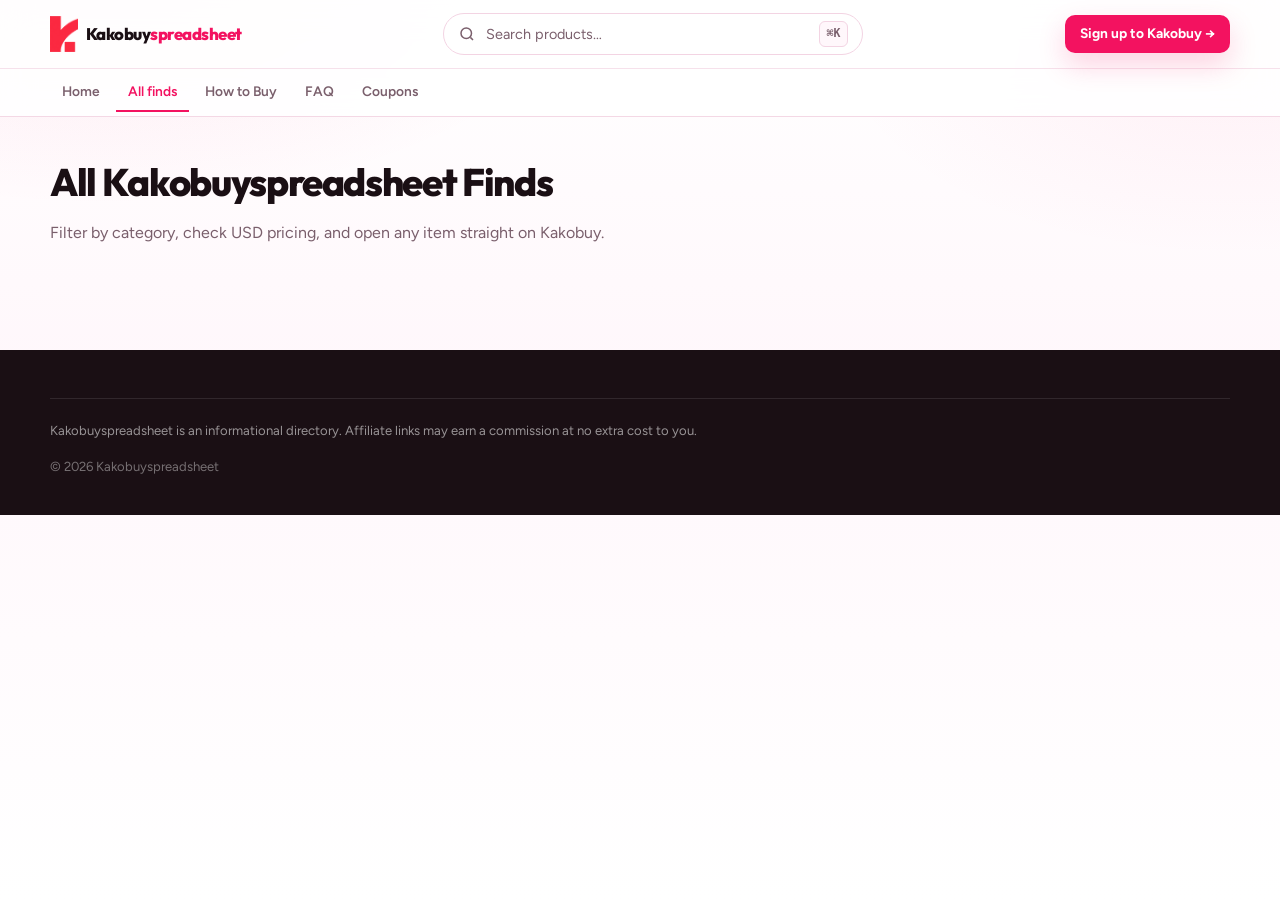
==== finds/index.html @ 9fb479ff "Deploy kakobuyselect site with finds catalog and product pages. Co-authored-by: Cursor <cursoragent@" ====
<!DOCTYPE html>
<html lang="en">
<head>
  <meta charset="UTF-8" />
  <meta name="viewport" content="width=device-width, initial-scale=1" />
  <title>All Finds — Kakobuyspreadsheet</title>
  <meta name="description" content="Browse the full Kakobuyspreadsheet — curated finds with USD prices and direct Kakobuy links." />
  <link rel="canonical" href="https://kakobuyselect.com/finds/" />
  <link rel="icon" href="../img/favicon.png" type="image/png" />
  <link rel="preconnect" href="https://fonts.googleapis.com" />
  <link rel="preconnect" href="https://fonts.gstatic.com" crossorigin />
  <link href="https://fonts.googleapis.com/css2?family=Figtree:wght@400;500;600;700&family=Outfit:wght@600;700;800&display=swap" rel="stylesheet" />
  <link rel="stylesheet" href="../css/style.css" />
</head>
<body>
  <header class="site-header">
    <div class="wrap header-top">
      <a class="brand" href="../" aria-label="Kakobuyspreadsheet home">
        <img src="../img/logo-k-transparent.png" alt="" width="28" height="36" />
        <span class="brand-text">Kakobuy<span>spreadsheet</span></span>
      </a>
      <button class="search-trigger" type="button" id="search-open" aria-label="Search products">
        <svg width="18" height="18" viewBox="0 0 24 24" fill="none" stroke="currentColor" stroke-width="2" aria-hidden="true"><circle cx="11" cy="11" r="7"/><path d="m20 20-3.5-3.5"/></svg>
        <span>Search products…</span>
        <kbd>⌘K</kbd>
      </button>
      <div class="header-actions">
        <a class="btn btn-solid btn-sm" href="https://ikako.vip/r/9v88f" target="_blank" rel="noopener">Sign up to Kakobuy →</a>
        <button class="menu-toggle" type="button" id="menu-toggle" aria-label="Open menu" aria-expanded="false">
          <span></span><span></span><span></span>
        </button>
      </div>
    </div>
    <nav class="cat-nav" id="cat-nav" aria-label="Categories">
      <div class="wrap cat-nav-inner">
        <a href="../">Home</a>
        <a class="is-active" href="./">All finds</a>
        <a href="../guide.html">How to Buy</a>
        <a href="../#faq">FAQ</a>
        <a href="../#coupons">Coupons</a>
      </div>
    </nav>
  </header>

  <main class="wrap">
    <section class="page-hero">
      <h1>All Kakobuyspreadsheet Finds</h1>
      <p>Filter by category, check USD pricing, and open any item straight on Kakobuy.</p>
    </section>
    <div class="filter-bar" id="filter-bar" role="toolbar" aria-label="Filter by category"></div>
    <div class="product-grid" id="finds-grid"></div>
  </main>

  <footer class="site-footer" style="margin-top:48px">
    <div class="wrap footer-legal">
      <p>Kakobuyspreadsheet is an informational directory. Affiliate links may earn a commission at no extra cost to you.</p>
      <p class="copy">© 2026 Kakobuyspreadsheet</p>
    </div>
  </footer>

  <div class="search-modal" id="search-modal" hidden>
    <div class="search-backdrop" data-close></div>
    <div class="search-panel" role="dialog" aria-modal="true" aria-label="Search products">
      <div class="search-bar">
        <svg width="18" height="18" viewBox="0 0 24 24" fill="none" stroke="currentColor" stroke-width="2" aria-hidden="true"><circle cx="11" cy="11" r="7"/><path d="m20 20-3.5-3.5"/></svg>
        <input type="search" id="search-input" placeholder="Search reps, brands, items…" autocomplete="off" />
        <button class="search-esc" type="button" data-close aria-label="Close search">Esc</button>
      </div>
      <div class="search-body">
        <div class="search-browse" id="search-browse">
          <div class="search-popular">
            <p class="search-section-label">Popular</p>
            <div class="search-popular-list" id="search-popular">
              <button type="button" data-q="Jordan 4">Jordan 4</button>
              <button type="button" data-q="Moncler">Moncler</button>
              <button type="button" data-q="Stone Island">Stone Island</button>
              <button type="button" data-q="Chrome Hearts" class="is-hot">Chrome Hearts</button>
              <button type="button" data-q="Corteiz">Corteiz</button>
              <button type="button" data-q="Ralph Lauren">Ralph Lauren</button>
              <button type="button" data-q="Nike Tech">Nike Tech</button>
              <button type="button" data-q="Trapstar">Trapstar</button>
            </div>
          </div>
          <div class="search-categories">
            <p class="search-section-label">Categories</p>
            <div class="search-cat-grid" id="search-cats">
              <a class="search-cat" href="./?cat=shoes"><span class="search-cat-icon" aria-hidden="true"><svg width="18" height="18" viewBox="0 0 24 24" fill="none" stroke="currentColor" stroke-width="1.7"><path d="M4 8h16l-1.2 9.2a2 2 0 0 1-2 1.8H7.2a2 2 0 0 1-2-1.8L4 8Z"/><path d="M9 8V6.5A2.5 2.5 0 0 1 11.5 4h1A2.5 2.5 0 0 1 15 6.5V8"/></svg></span>Shoes</a>
              <a class="search-cat" href="./?cat=tshirts"><span class="search-cat-icon" aria-hidden="true"><svg width="18" height="18" viewBox="0 0 24 24" fill="none" stroke="currentColor" stroke-width="1.7"><path d="M8 5 4 8v3l3-1v9h10V10l3 1V8l-4-3-2 2h-2L8 5Z"/></svg></span>T-Shirts</a>
              <a class="search-cat" href="./?cat=hoodies"><span class="search-cat-icon" aria-hidden="true"><svg width="18" height="18" viewBox="0 0 24 24" fill="none" stroke="currentColor" stroke-width="1.7"><path d="M9 6a3 3 0 0 1 6 0v2H9V6Z"/><path d="M8 8 4 10v10h16V10l-4-2"/><path d="M9 14h6"/></svg></span>Hoodies</a>
              <a class="search-cat" href="./?cat=jackets"><span class="search-cat-icon" aria-hidden="true"><svg width="18" height="18" viewBox="0 0 24 24" fill="none" stroke="currentColor" stroke-width="1.7"><path d="M8 6 4 9v11h16V9l-4-3-2 2h-4L8 6Z"/><path d="M12 8v12"/></svg></span>Jackets</a>
              <a class="search-cat" href="./?cat=bottoms"><span class="search-cat-icon" aria-hidden="true"><svg width="18" height="18" viewBox="0 0 24 24" fill="none" stroke="currentColor" stroke-width="1.7"><path d="M8 4h8l1 16h-4l-1-8-1 8H7L8 4Z"/></svg></span>Pants/Shorts</a>
              <a class="search-cat" href="./?cat=bags"><span class="search-cat-icon" aria-hidden="true"><svg width="18" height="18" viewBox="0 0 24 24" fill="none" stroke="currentColor" stroke-width="1.7"><path d="M6 9h12l-1 11H7L6 9Z"/><path d="M9 9V7a3 3 0 0 1 6 0v2"/></svg></span>Bags</a>
              <a class="search-cat" href="./?cat=watches"><span class="search-cat-icon" aria-hidden="true"><svg width="18" height="18" viewBox="0 0 24 24" fill="none" stroke="currentColor" stroke-width="1.7"><circle cx="12" cy="12" r="7"/><circle cx="12" cy="12" r="2"/></svg></span>Watches</a>
              <a class="search-cat" href="./?cat=accessories"><span class="search-cat-icon" aria-hidden="true"><svg width="18" height="18" viewBox="0 0 24 24" fill="none" stroke="currentColor" stroke-width="1.7"><path d="m12 3 2.2 6.6H21l-5.4 4 2.1 6.4L12 16.8 6.3 20l2.1-6.4L3 9.6h6.8L12 3Z"/></svg></span>Accessories</a>
            </div>
          </div>
        </div>
        <div class="search-results" id="search-results" hidden></div>
      </div>
    </div>
  </div>

  <script>
    window.SITE_BASE = new URL("../", location.href).pathname;
    if (!window.SITE_BASE.endsWith("/")) window.SITE_BASE += "/";
  </script>
  <script src="../js/products.js"></script>
  <script src="../js/main.js"></script>
</body>
</html>
---- css/style.css ----
:root {
  --bg: #ffffff;
  --bg-soft: #fff7fb;
  --bg-pink: #ffe8f2;
  --ink: #1a0f14;
  --muted: #7a5f6c;
  --line: #f3d4e3;
  --pink: #f31260;
  --pink-deep: #c9084f;
  --pink-mid: #ff4d8d;
  --pink-soft: #ffe4ef;
  --pink-glow: rgba(243, 18, 96, 0.18);
  --shadow: 0 18px 48px rgba(26, 15, 20, 0.08);
  --max: 1180px;
  --radius: 16px;
  --font-display: "Outfit", ui-sans-serif, system-ui, sans-serif;
  --font-body: "Figtree", ui-sans-serif, system-ui, sans-serif;
}

*,
*::before,
*::after { box-sizing: border-box; }

html { scroll-behavior: smooth; }

body {
  margin: 0;
  font-family: var(--font-body);
  color: var(--ink);
  background:
    radial-gradient(900px 480px at 8% -8%, rgba(243, 18, 96, 0.1), transparent 58%),
    radial-gradient(720px 400px at 96% 4%, rgba(255, 77, 141, 0.08), transparent 55%),
    linear-gradient(180deg, #ffffff 0%, var(--bg-soft) 42%, #ffffff 100%);
  line-height: 1.55;
  min-height: 100vh;
}

img { max-width: 100%; display: block; }
a { color: inherit; text-decoration: none; }
button { font: inherit; cursor: pointer; }
code {
  font-family: ui-monospace, SFMono-Regular, Menlo, monospace;
  background: var(--pink-soft);
  color: var(--pink-deep);
  padding: 0.1em 0.4em;
  border-radius: 6px;
  font-size: 0.92em;
}

.wrap {
  width: min(var(--max), calc(100% - 40px));
  margin: 0 auto;
}

.skip-link {
  position: absolute;
  left: -999px;
  top: 0;
  background: var(--pink);
  color: #fff;
  padding: 8px 14px;
  z-index: 100;
}
.skip-link:focus { left: 12px; top: 12px; }

/* Buttons */
.btn {
  display: inline-flex;
  align-items: center;
  justify-content: center;
  gap: 8px;
  min-height: 46px;
  padding: 0 20px;
  border-radius: 12px;
  border: 1.5px solid transparent;
  font-weight: 700;
  font-size: 0.95rem;
  transition: transform 0.2s ease, background 0.2s ease, color 0.2s ease, box-shadow 0.2s ease, border-color 0.2s ease;
}
.btn:hover { transform: translateY(-1px); }
.btn-sm { min-height: 38px; padding: 0 14px; font-size: 0.86rem; border-radius: 10px; }

.btn-solid {
  background: #F31260;
  color: #fff;
  box-shadow: 0 12px 28px var(--pink-glow);
}
.btn-solid:hover {
  background: #d90f54;
  box-shadow: 0 16px 34px rgba(243, 18, 96, 0.3);
}

.btn-light {
  background: #fff;
  color: var(--pink-deep);
  box-shadow: 0 10px 24px rgba(26, 15, 20, 0.12);
}
.btn-light:hover { background: var(--pink-soft); }

.btn-ghost {
  background: #fff;
  border-color: var(--line);
  color: var(--ink);
}
.btn-ghost:hover { border-color: var(--pink); color: var(--pink); }

.btn-outline {
  background: transparent;
  border-color: var(--line);
  color: var(--ink);
}
.btn-outline:hover { border-color: var(--pink); color: var(--pink); }

/* Header */
.site-header {
  position: sticky;
  top: 0;
  z-index: 50;
  background: rgba(255, 255, 255, 0.88);
  backdrop-filter: blur(16px);
  border-bottom: 1px solid rgba(243, 212, 227, 0.9);
}

.header-top {
  display: flex;
  align-items: center;
  gap: 16px;
  min-height: 68px;
}

.brand {
  display: flex;
  align-items: center;
  gap: 8px;
  flex: 0 0 auto;
}
.brand img { width: 28px; height: 36px; object-fit: contain; }
.brand-text {
  font-family: var(--font-display);
  font-weight: 800;
  font-size: 1.05rem;
  letter-spacing: -0.03em;
}
.brand-text span { color: var(--pink); }

.search-trigger {
  flex: 1 1 auto;
  max-width: 420px;
  margin: 0 auto;
  display: flex;
  align-items: center;
  gap: 10px;
  min-height: 42px;
  padding: 0 14px;
  border-radius: 999px;
  border: 1px solid var(--line);
  background: #fff;
  color: var(--muted);
  transition: border-color 0.2s ease, box-shadow 0.2s ease;
}
.search-trigger:hover,
.search-trigger:focus-visible {
  border-color: var(--pink);
  box-shadow: 0 0 0 3px var(--pink-glow);
  outline: none;
}
.search-trigger span { flex: 1; text-align: left; font-size: 0.9rem; }
.search-trigger kbd,
.search-bar kbd {
  font-size: 0.72rem;
  font-weight: 600;
  padding: 3px 7px;
  border-radius: 6px;
  border: 1px solid var(--line);
  background: var(--bg-soft);
  color: var(--muted);
}

.header-actions {
  display: flex;
  align-items: center;
  gap: 10px;
  flex: 0 0 auto;
}

.icon-btn {
  width: 40px;
  height: 40px;
  border-radius: 10px;
  border: 1px solid transparent;
  background: transparent;
  color: var(--ink);
  display: grid;
  place-items: center;
}
.icon-btn:hover { background: var(--pink-soft); color: var(--pink); }

.agent-chip,
.currency-chip {
  display: inline-flex;
  align-items: center;
  gap: 6px;
  min-height: 36px;
  padding: 0 10px;
  border-radius: 10px;
  border: 1px solid var(--line);
  background: #fff;
  font-size: 0.82rem;
  font-weight: 700;
}
.agent-chip img { width: 14px; height: 18px; object-fit: contain; }

.menu-toggle {
  display: none;
  width: 42px;
  height: 42px;
  border: 1px solid var(--line);
  border-radius: 12px;
  background: #fff;
  align-items: center;
  justify-content: center;
  flex-direction: column;
  gap: 5px;
}
.menu-toggle span {
  width: 18px;
  height: 2px;
  background: var(--ink);
  border-radius: 2px;
}

.cat-nav {
  border-top: 1px solid rgba(243, 212, 227, 0.7);
  overflow-x: auto;
  scrollbar-width: none;
}
.cat-nav::-webkit-scrollbar { display: none; }
.cat-nav-inner {
  display: flex;
  align-items: center;
  gap: 4px;
  min-height: 46px;
  padding: 4px 0;
}
.cat-nav a {
  flex: 0 0 auto;
  padding: 8px 12px;
  font-size: 0.86rem;
  font-weight: 600;
  color: var(--muted);
  border-bottom: 2px solid transparent;
  transition: color 0.2s ease, border-color 0.2s ease;
}
.cat-nav a:hover { color: var(--ink); }
.cat-nav a.is-active {
  color: var(--pink);
  border-bottom-color: var(--pink);
}

/* Hero */
.hero {
  position: relative;
  padding: 56px 0 28px;
  overflow: hidden;
  isolation: isolate;
}

.hero-atmosphere {
  position: absolute;
  inset: 0;
  background:
    radial-gradient(ellipse 60% 70% at 70% 40%, rgba(243, 18, 96, 0.12), transparent 70%),
    linear-gradient(120deg, transparent 40%, rgba(255, 228, 239, 0.5) 100%);
  pointer-events: none;
  z-index: 0;
  animation: drift 12s ease-in-out infinite alternate;
}

@keyframes drift {
  from { transform: translate3d(0, 0, 0) scale(1); }
  to { transform: translate3d(-12px, 8px, 0) scale(1.03); }
}

.hero-grid {
  position: relative;
  z-index: 1;
  display: grid;
  grid-template-columns: 1.15fr 0.85fr;
  gap: 36px;
  align-items: center;
}

.hero-brand {
  margin: 0 0 10px;
  font-family: var(--font-display);
  font-size: clamp(1.6rem, 3.2vw, 2.2rem);
  font-weight: 800;
  letter-spacing: -0.04em;
  line-height: 1;
}
.hero-brand em {
  font-style: normal;
  color: var(--pink);
}

.hero-copy h1 {
  margin: 0 0 16px;
  font-family: var(--font-display);
  font-size: clamp(2rem, 4.2vw, 3.1rem);
  font-weight: 800;
  letter-spacing: -0.04em;
  line-height: 1.08;
}
.hero-copy h1 span { color: var(--pink); }

.hero-lede {
  margin: 0 0 24px;
  max-width: 34rem;
  color: var(--muted);
  font-size: 1.05rem;
}
.hero-lede strong { color: var(--ink); }

.hero-actions {
  display: flex;
  flex-wrap: wrap;
  align-items: center;
  gap: 12px;
}

.updated-pill {
  display: inline-flex;
  align-items: center;
  min-height: 40px;
  padding: 0 14px;
  border-radius: 999px;
  background: var(--bg-pink);
  color: var(--pink-deep);
  font-size: 0.84rem;
  font-weight: 700;
}

.hero-promo {
  position: relative;
  overflow: hidden;
  min-height: 260px;
  padding: 32px 28px;
  border-radius: 24px;
  background: linear-gradient(145deg, #ff6b9d 0%, var(--pink) 45%, var(--pink-deep) 100%);
  color: #fff;
  box-shadow: 0 24px 60px rgba(243, 18, 96, 0.28);
  animation: promoIn 0.7s cubic-bezier(0.22, 1, 0.36, 1) both;
}

@keyframes promoIn {
  from { opacity: 0; transform: translateY(18px) scale(0.98); }
  to { opacity: 1; transform: none; }
}

.promo-eyebrow {
  margin: 0 0 10px;
  font-size: 0.85rem;
  font-weight: 600;
  opacity: 0.9;
}
.hero-promo h2 {
  margin: 0 0 22px;
  max-width: 14ch;
  font-family: var(--font-display);
  font-size: clamp(1.5rem, 2.4vw, 1.9rem);
  font-weight: 800;
  letter-spacing: -0.03em;
  line-height: 1.15;
}

.promo-ticket {
  position: absolute;
  right: 18px;
  bottom: 18px;
  width: 110px;
  height: 140px;
  border-radius: 14px;
  background: #fff;
  color: var(--pink-deep);
  display: flex;
  flex-direction: column;
  align-items: center;
  justify-content: center;
  gap: 2px;
  box-shadow: 0 16px 40px rgba(26, 15, 20, 0.18);
  transform: rotate(8deg);
  animation: ticketFloat 4s ease-in-out infinite;
}
.promo-ticket span {
  font-size: 0.65rem;
  font-weight: 800;
  letter-spacing: 0.12em;
}
.promo-ticket strong {
  font-family: var(--font-display);
  font-size: 1.8rem;
  line-height: 1;
}
.promo-ticket small {
  font-size: 0.65rem;
  font-weight: 700;
  letter-spacing: 0.08em;
}

@keyframes ticketFloat {
  0%, 100% { transform: rotate(8deg) translateY(0); }
  50% { transform: rotate(6deg) translateY(-6px); }
}

/* Coupons */
.coupons { padding: 8px 0 12px; }
.coupons-row {
  display: grid;
  grid-template-columns: 1fr 1fr;
  gap: 14px;
}
.coupon {
  display: flex;
  align-items: center;
  gap: 16px;
  padding: 16px 18px;
  border-radius: var(--radius);
  border: 1px solid var(--line);
  background: #fff;
  box-shadow: var(--shadow);
}
.coupon-badge {
  flex: 0 0 auto;
  min-width: 84px;
  padding: 10px 12px;
  border-radius: 12px;
  background: linear-gradient(135deg, var(--pink-mid), var(--pink));
  color: #fff;
  font-family: var(--font-display);
  font-weight: 800;
  font-size: 0.82rem;
  text-align: center;
  letter-spacing: -0.02em;
}
.coupon-badge.soft {
  background: var(--pink-soft);
  color: var(--pink-deep);
}
.coupon strong { display: block; font-size: 0.98rem; }
.coupon p { margin: 2px 0 0; color: var(--muted); font-size: 0.86rem; }
.coupon .btn { margin-left: auto; }

/* Sections */
.section { padding: 48px 0; }
.section-head { margin-bottom: 28px; max-width: 40rem; }
.section-head h2 {
  margin: 0 0 10px;
  font-family: var(--font-display);
  font-size: clamp(1.55rem, 2.8vw, 2.1rem);
  font-weight: 800;
  letter-spacing: -0.035em;
}
.section-head p { margin: 0; color: var(--muted); }
.section-cta { margin-top: 28px; }

/* Category circles */
.cat-circles {
  display: grid;
  grid-template-columns: repeat(12, minmax(0, 1fr));
  gap: 12px;
}
.cat-circles a {
  display: flex;
  flex-direction: column;
  align-items: center;
  gap: 10px;
  text-align: center;
  font-size: 0.78rem;
  font-weight: 700;
  color: var(--ink);
  transition: transform 0.2s ease, color 0.2s ease;
}
.cat-circles a:hover {
  transform: translateY(-3px);
  color: var(--pink);
}
.cat-dot {
  width: 72px;
  height: 72px;
  border-radius: 50%;
  overflow: hidden;
  border: 2px solid var(--line);
  background: var(--bg-soft);
  box-shadow: 0 8px 20px rgba(26, 15, 20, 0.06);
  transition: border-color 0.2s ease, box-shadow 0.2s ease;
}
.cat-circles a:hover .cat-dot {
  border-color: var(--pink);
  box-shadow: 0 10px 24px var(--pink-glow);
}
.cat-dot img {
  width: 100%;
  height: 100%;
  object-fit: cover;
}

/* Product grid */
.product-grid {
  display: grid;
  grid-template-columns: repeat(4, minmax(0, 1fr));
  gap: 16px;
}

.product-card {
  display: flex;
  flex-direction: column;
  border-radius: 18px;
  border: 1px solid var(--line);
  background: #fff;
  overflow: hidden;
  box-shadow: 0 10px 28px rgba(26, 15, 20, 0.05);
  transition: transform 0.22s ease, box-shadow 0.22s ease, border-color 0.22s ease;
}

.product-card:hover {
  transform: translateY(-4px);
  border-color: #f7b8d0;
  box-shadow: 0 18px 40px rgba(243, 18, 96, 0.12);
}

.product-media {
  position: relative;
  aspect-ratio: 1;
  background: var(--bg-soft);
  overflow: hidden;
}
.product-media img {
  width: 100%;
  height: 100%;
  object-fit: cover;
  transition: transform 0.35s ease;
}
.product-card:hover .product-media img { transform: scale(1.04); }

.fav-btn {
  position: absolute;
  top: 10px;
  right: 10px;
  width: 34px;
  height: 34px;
  border-radius: 50%;
  border: none;
  background: rgba(255, 255, 255, 0.92);
  color: var(--muted);
  display: grid;
  place-items: center;
  box-shadow: 0 4px 12px rgba(26, 15, 20, 0.1);
}
.fav-btn:hover,
.fav-btn.is-on { color: var(--pink); }

.product-body {
  display: flex;
  flex-direction: column;
  gap: 6px;
  padding: 14px 14px 16px;
  flex: 1;
}
.product-cat {
  font-size: 0.68rem;
  font-weight: 700;
  letter-spacing: 0.08em;
  text-transform: uppercase;
  color: var(--muted);
}
.product-title {
  margin: 0;
  font-size: 0.98rem;
  font-weight: 700;
  letter-spacing: -0.02em;
  line-height: 1.3;
}
.product-title a:hover { color: var(--pink); }
.product-media > a {
  display: block;
  width: 100%;
  height: 100%;
}
.product-price {
  margin: 2px 0 10px;
  font-family: var(--font-display);
  font-size: 1.15rem;
  font-weight: 800;
  color: var(--ink);
}
.product-actions {
  display: grid;
  grid-template-columns: 1fr 1.2fr;
  gap: 8px;
  margin-top: auto;
}
.product-actions .btn {
  min-height: 38px;
  padding: 0 10px;
  font-size: 0.78rem;
  border-radius: 10px;
}

/* How steps */
.steps {
  list-style: none;
  margin: 0 0 24px;
  padding: 0;
  display: grid;
  grid-template-columns: repeat(3, 1fr);
  gap: 16px;
}
.steps li {
  padding: 22px 20px;
  border-radius: var(--radius);
  border: 1px solid var(--line);
  background: #fff;
}
.step-num {
  display: block;
  margin-bottom: 10px;
  font-family: var(--font-display);
  font-size: 2rem;
  font-weight: 800;
  color: var(--pink);
  line-height: 1;
}
.steps h3 {
  margin: 0 0 8px;
  font-size: 1.05rem;
}
.steps p {
  margin: 0;
  color: var(--muted);
  font-size: 0.94rem;
}

/* About */
.about-grid {
  display: grid;
  grid-template-columns: 1.1fr 0.9fr;
  gap: 36px;
  align-items: center;
}
.about-agent h2 {
  margin: 0 0 14px;
  font-family: var(--font-display);
  font-size: clamp(1.55rem, 2.8vw, 2.1rem);
  font-weight: 800;
  letter-spacing: -0.035em;
}
.about-agent p {
  color: var(--muted);
  margin: 0 0 14px;
}
.about-agent .btn { margin-top: 8px; }
.about-visual {
  margin: 0;
  border-radius: 24px;
  overflow: hidden;
  border: 1px solid var(--line);
  box-shadow: var(--shadow);
}
.about-visual img {
  width: 100%;
  aspect-ratio: 4/5;
  object-fit: cover;
}

/* Why */
.why-grid {
  display: grid;
  grid-template-columns: repeat(4, 1fr);
  gap: 14px;
}
.why-grid article {
  padding: 22px 18px;
  border-radius: var(--radius);
  background: #fff;
  border: 1px solid var(--line);
}
.why-grid h3 {
  margin: 0 0 8px;
  font-size: 1.02rem;
}
.why-grid p {
  margin: 0;
  color: var(--muted);
  font-size: 0.92rem;
}

/* FAQ */
.faq-wrap { max-width: 760px; }
.faq-list { display: flex; flex-direction: column; gap: 10px; }
.faq-list details {
  border: 1px solid var(--line);
  border-radius: 14px;
  background: #fff;
  padding: 4px 18px;
}
.faq-list summary {
  cursor: pointer;
  list-style: none;
  padding: 16px 0;
  font-weight: 700;
  font-size: 1rem;
  position: relative;
  padding-right: 28px;
}
.faq-list summary::-webkit-details-marker { display: none; }
.faq-list summary::after {
  content: "+";
  position: absolute;
  right: 0;
  top: 50%;
  transform: translateY(-50%);
  color: var(--pink);
  font-size: 1.3rem;
  font-weight: 700;
}
.faq-list details[open] summary::after { content: "–"; }
.faq-list details p {
  margin: 0 0 16px;
  color: var(--muted);
}

/* Footer */
.site-footer {
  margin-top: 24px;
  padding: 48px 0 28px;
  background: #1a0f14;
  color: rgba(255, 255, 255, 0.78);
}
.footer-grid {
  display: grid;
  grid-template-columns: 1.4fr 1fr 1fr;
  gap: 32px;
  margin-bottom: 36px;
}
.footer-brand-block .brand-text { color: #fff; }
.footer-brand-block .brand-text span { color: var(--pink-mid); }
.footer-brand-block p {
  margin: 12px 0 0;
  max-width: 28rem;
  font-size: 0.92rem;
}
.site-footer h3 {
  margin: 0 0 14px;
  color: #fff;
  font-size: 0.9rem;
  letter-spacing: 0.04em;
  text-transform: uppercase;
}
.footer-links {
  display: flex;
  flex-direction: column;
  gap: 8px;
}
.footer-links a {
  font-size: 0.92rem;
  color: rgba(255, 255, 255, 0.7);
  transition: color 0.2s ease;
}
.footer-links a:hover { color: var(--pink-mid); }
.footer-legal {
  border-top: 1px solid rgba(255, 255, 255, 0.1);
  padding-top: 22px;
}
.footer-legal p {
  margin: 0 0 10px;
  font-size: 0.82rem;
  line-height: 1.55;
  color: rgba(255, 255, 255, 0.55);
}
.footer-legal .copy {
  margin-top: 16px;
  color: rgba(255, 255, 255, 0.4);
}

/* Search modal */
.search-modal[hidden] { display: none; }
.search-modal {
  position: fixed;
  inset: 0;
  z-index: 80;
  display: grid;
  place-items: start center;
  padding: 10vh 16px 24px;
}
.search-backdrop {
  position: absolute;
  inset: 0;
  background: rgba(26, 15, 20, 0.4);
  backdrop-filter: blur(4px);
}
.search-panel {
  position: relative;
  width: min(560px, 100%);
  border-radius: 20px;
  background: #fff;
  box-shadow: 0 28px 80px rgba(26, 15, 20, 0.22);
  overflow: hidden;
  animation: promoIn 0.28s ease both;
}
.search-bar {
  display: flex;
  align-items: center;
  gap: 10px;
  margin: 16px 16px 0;
  padding: 0 14px;
  min-height: 48px;
  border-radius: 999px;
  border: 1px solid var(--line);
  background: #f6f2f4;
  color: var(--muted);
}
.search-bar input {
  flex: 1;
  border: none;
  outline: none;
  font: inherit;
  font-size: 0.98rem;
  color: var(--ink);
  background: transparent;
}
.search-bar input::placeholder { color: #9a8490; }
.search-esc {
  flex: 0 0 auto;
  min-height: 28px;
  padding: 0 10px;
  border-radius: 999px;
  border: 1px solid var(--line);
  background: #fff;
  color: var(--pink);
  font-size: 0.72rem;
  font-weight: 700;
  letter-spacing: 0.02em;
  cursor: pointer;
}
.search-esc:hover { background: var(--pink-soft); }

.search-body {
  max-height: min(68vh, 520px);
  overflow: auto;
  padding: 18px 20px 22px;
}
.search-browse[hidden],
.search-results[hidden] { display: none; }

.search-section-label {
  margin: 0 0 12px;
  font-size: 0.72rem;
  font-weight: 700;
  letter-spacing: 0.1em;
  text-transform: uppercase;
  color: #9a8490;
}
.search-popular { margin-bottom: 22px; }
.search-popular-list {
  display: flex;
  flex-wrap: wrap;
  gap: 10px 18px;
}
.search-popular-list button {
  border: none;
  background: none;
  padding: 0;
  font-size: 0.98rem;
  font-weight: 700;
  color: var(--ink);
  letter-spacing: -0.01em;
}
.search-popular-list button:hover,
.search-popular-list button.is-hot {
  color: #F31260;
}

.search-cat-grid {
  display: grid;
  grid-template-columns: repeat(4, minmax(0, 1fr));
  gap: 10px 12px;
}
.search-cat {
  display: flex;
  align-items: center;
  gap: 10px;
  min-height: 44px;
  padding: 6px 4px;
  border-radius: 12px;
  color: var(--ink);
  font-size: 0.9rem;
  font-weight: 700;
  transition: background 0.15s ease, color 0.15s ease;
}
.search-cat:hover {
  background: var(--pink-soft);
  color: #F31260;
}
.search-cat-icon {
  width: 36px;
  height: 36px;
  border-radius: 10px;
  background: #f3eef1;
  color: var(--ink);
  display: grid;
  place-items: center;
  flex: 0 0 auto;
}
.search-cat:hover .search-cat-icon {
  background: #ffe0ec;
  color: #F31260;
}

.search-results { padding: 4px 0 0; }
.search-see-all {
  display: flex;
  align-items: center;
  justify-content: space-between;
  margin-bottom: 8px;
  padding: 10px 12px;
  border-radius: 12px;
  background: var(--pink-soft);
  color: #F31260;
  font-size: 0.9rem;
  font-weight: 700;
}
.search-see-all:hover { background: #ffd6e6; }
.search-empty {
  padding: 28px 8px;
  text-align: center;
  color: var(--muted);
  font-size: 0.92rem;
}
.search-item {
  display: flex;
  align-items: center;
  gap: 12px;
  padding: 10px 8px;
  border-radius: 12px;
  transition: background 0.15s ease;
}
.search-item:hover { background: var(--pink-soft); }
.search-item img {
  width: 48px;
  height: 48px;
  border-radius: 10px;
  object-fit: cover;
  background: var(--bg-soft);
}
.search-item strong {
  display: block;
  font-size: 0.92rem;
}
.search-item span {
  font-size: 0.82rem;
  color: var(--muted);
}

@media (max-width: 640px) {
  .search-cat-grid { grid-template-columns: repeat(2, minmax(0, 1fr)); }
}

/* Finds page */
.page-hero {
  padding: 36px 0 12px;
}
.page-hero h1 {
  margin: 0 0 8px;
  font-family: var(--font-display);
  font-size: clamp(1.8rem, 3.2vw, 2.4rem);
  font-weight: 800;
  letter-spacing: -0.035em;
}
.page-hero p { margin: 0; color: var(--muted); }

.filter-bar {
  display: flex;
  flex-wrap: wrap;
  gap: 8px;
  margin: 20px 0 24px;
}
.filter-bar button {
  min-height: 36px;
  padding: 0 14px;
  border-radius: 999px;
  border: 1px solid var(--line);
  background: #fff;
  font-size: 0.84rem;
  font-weight: 700;
  color: var(--muted);
}
.filter-bar button.is-active,
.filter-bar button:hover {
  border-color: var(--pink);
  color: var(--pink);
  background: var(--pink-soft);
}

/* Item detail */
.item-page { padding: 28px 0 8px; }
.item-crumb {
  margin: 0 0 20px;
  font-size: 0.88rem;
  color: var(--muted);
}
.item-crumb a:hover { color: var(--pink); }
.item-layout {
  display: grid;
  grid-template-columns: 1.05fr 0.95fr;
  gap: 36px;
  align-items: start;
}
.item-gallery {
  position: relative;
  border-radius: 22px;
  overflow: hidden;
  border: 1px solid var(--line);
  background: var(--bg-soft);
  box-shadow: var(--shadow);
}
.item-gallery img {
  width: 100%;
  aspect-ratio: 1;
  object-fit: cover;
}
.item-badge {
  position: absolute;
  top: 14px;
  left: 14px;
  z-index: 1;
  padding: 6px 12px;
  border-radius: 999px;
  background: #F31260;
  color: #fff;
  font-size: 0.75rem;
  font-weight: 800;
  letter-spacing: 0.04em;
  text-transform: uppercase;
}
.item-tags {
  display: flex;
  flex-wrap: wrap;
  gap: 8px;
  margin-bottom: 14px;
}
.tag {
  display: inline-flex;
  align-items: center;
  min-height: 28px;
  padding: 0 10px;
  border-radius: 999px;
  background: var(--pink-soft);
  color: var(--pink-deep);
  font-size: 0.75rem;
  font-weight: 700;
}
.tag-qc { background: #fff0f6; }
.item-info h1 {
  margin: 0 0 12px;
  font-family: var(--font-display);
  font-size: clamp(1.6rem, 3vw, 2.2rem);
  font-weight: 800;
  letter-spacing: -0.035em;
  line-height: 1.15;
}
.item-lede {
  margin: 0 0 18px;
  color: var(--muted);
  font-size: 1rem;
}
.item-price {
  margin: 0 0 22px;
  font-family: var(--font-display);
  font-size: 1.6rem;
  font-weight: 800;
}
.item-price span {
  margin-left: 8px;
  font-size: 1rem;
  font-weight: 600;
  color: var(--muted);
}
.item-actions {
  display: flex;
  flex-wrap: wrap;
  gap: 10px;
  margin-bottom: 22px;
}
.item-notes {
  margin: 0;
  padding: 16px 18px 16px 34px;
  border-radius: 14px;
  border: 1px solid var(--line);
  background: #fff;
  color: var(--muted);
  font-size: 0.9rem;
}
.item-notes li { margin: 6px 0; }
.related-section { padding-top: 12px; }

.guide-content {
  max-width: 720px;
}
.guide-content h2 {
  margin: 28px 0 10px;
  font-family: var(--font-display);
  font-size: 1.35rem;
  letter-spacing: -0.03em;
}
.guide-content p,
.guide-content li {
  color: var(--muted);
}
.guide-content ol { padding-left: 1.2rem; }

/* Responsive */
@media (max-width: 1100px) {
  .cat-circles { grid-template-columns: repeat(6, 1fr); }
  .product-grid { grid-template-columns: repeat(3, 1fr); }
  .why-grid { grid-template-columns: repeat(2, 1fr); }
}

@media (max-width: 860px) {
  .search-trigger { display: none; }
  .agent-chip,
  .currency-chip { display: none; }
  .header-actions .btn-solid { display: none; }
  .menu-toggle { display: inline-flex; }

  .cat-nav {
    display: none;
    border-top: none;
    background: #fff;
  }
  .cat-nav.is-open {
    display: block;
    position: absolute;
    left: 0;
    right: 0;
    top: 68px;
    border-bottom: 1px solid var(--line);
    box-shadow: var(--shadow);
    max-height: 70vh;
    overflow: auto;
  }
  .cat-nav-inner {
    flex-direction: column;
    align-items: stretch;
    padding: 12px 0 18px;
  }
  .cat-nav a {
    border-bottom: none;
    border-left: 3px solid transparent;
    padding: 10px 16px;
  }
  .cat-nav a.is-active {
    border-left-color: var(--pink);
    background: var(--pink-soft);
  }

  .hero-grid,
  .about-grid,
  .coupons-row,
  .steps,
  .footer-grid,
  .item-layout {
    grid-template-columns: 1fr;
  }
  .hero { padding-top: 36px; }
  .hero-promo { min-height: 220px; }
  .cat-circles { grid-template-columns: repeat(4, 1fr); }
  .product-grid { grid-template-columns: repeat(2, 1fr); }
  .promo-ticket { width: 90px; height: 116px; }
}

@media (max-width: 520px) {
  .wrap { width: min(var(--max), calc(100% - 28px)); }
  .cat-circles { grid-template-columns: repeat(3, 1fr); }
  .why-grid { grid-template-columns: 1fr; }
  .product-actions { grid-template-columns: 1fr; }
  .coupon { flex-wrap: wrap; }
  .coupon .btn { margin-left: 0; width: 100%; }
}
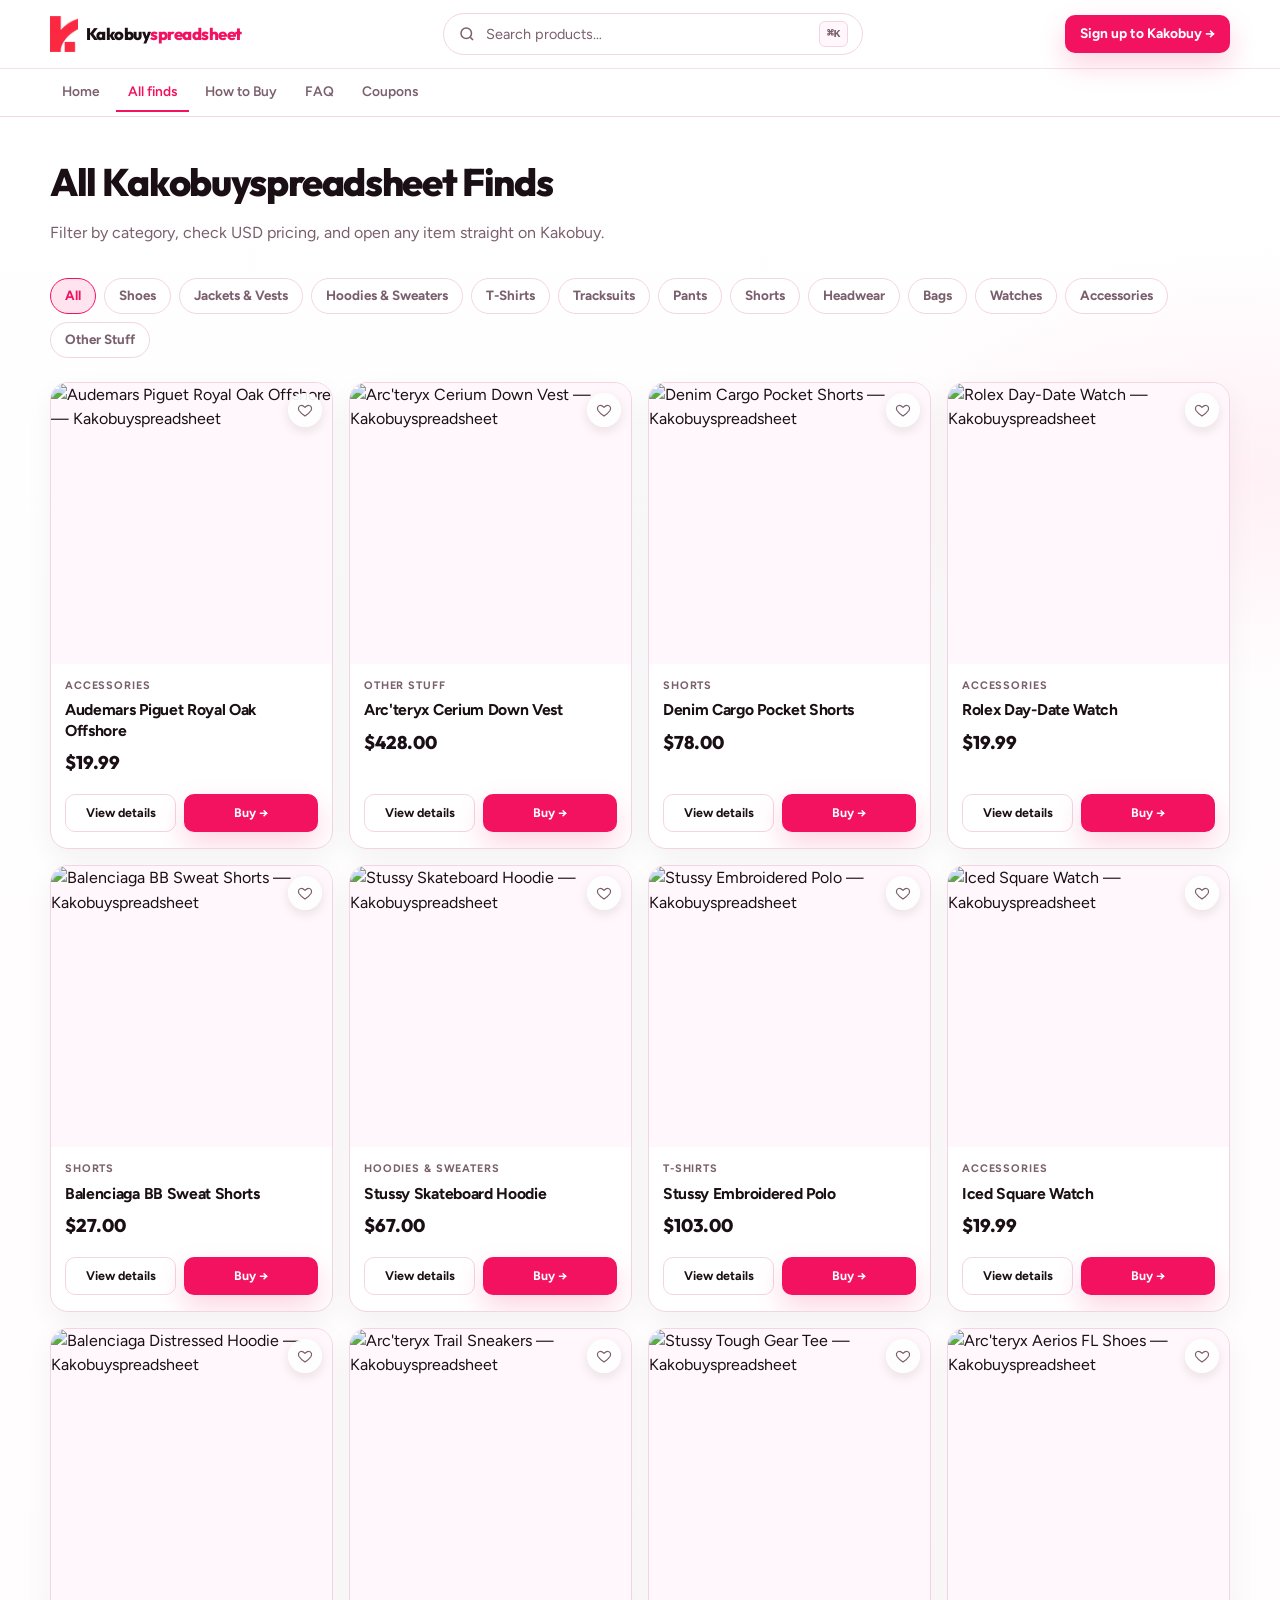
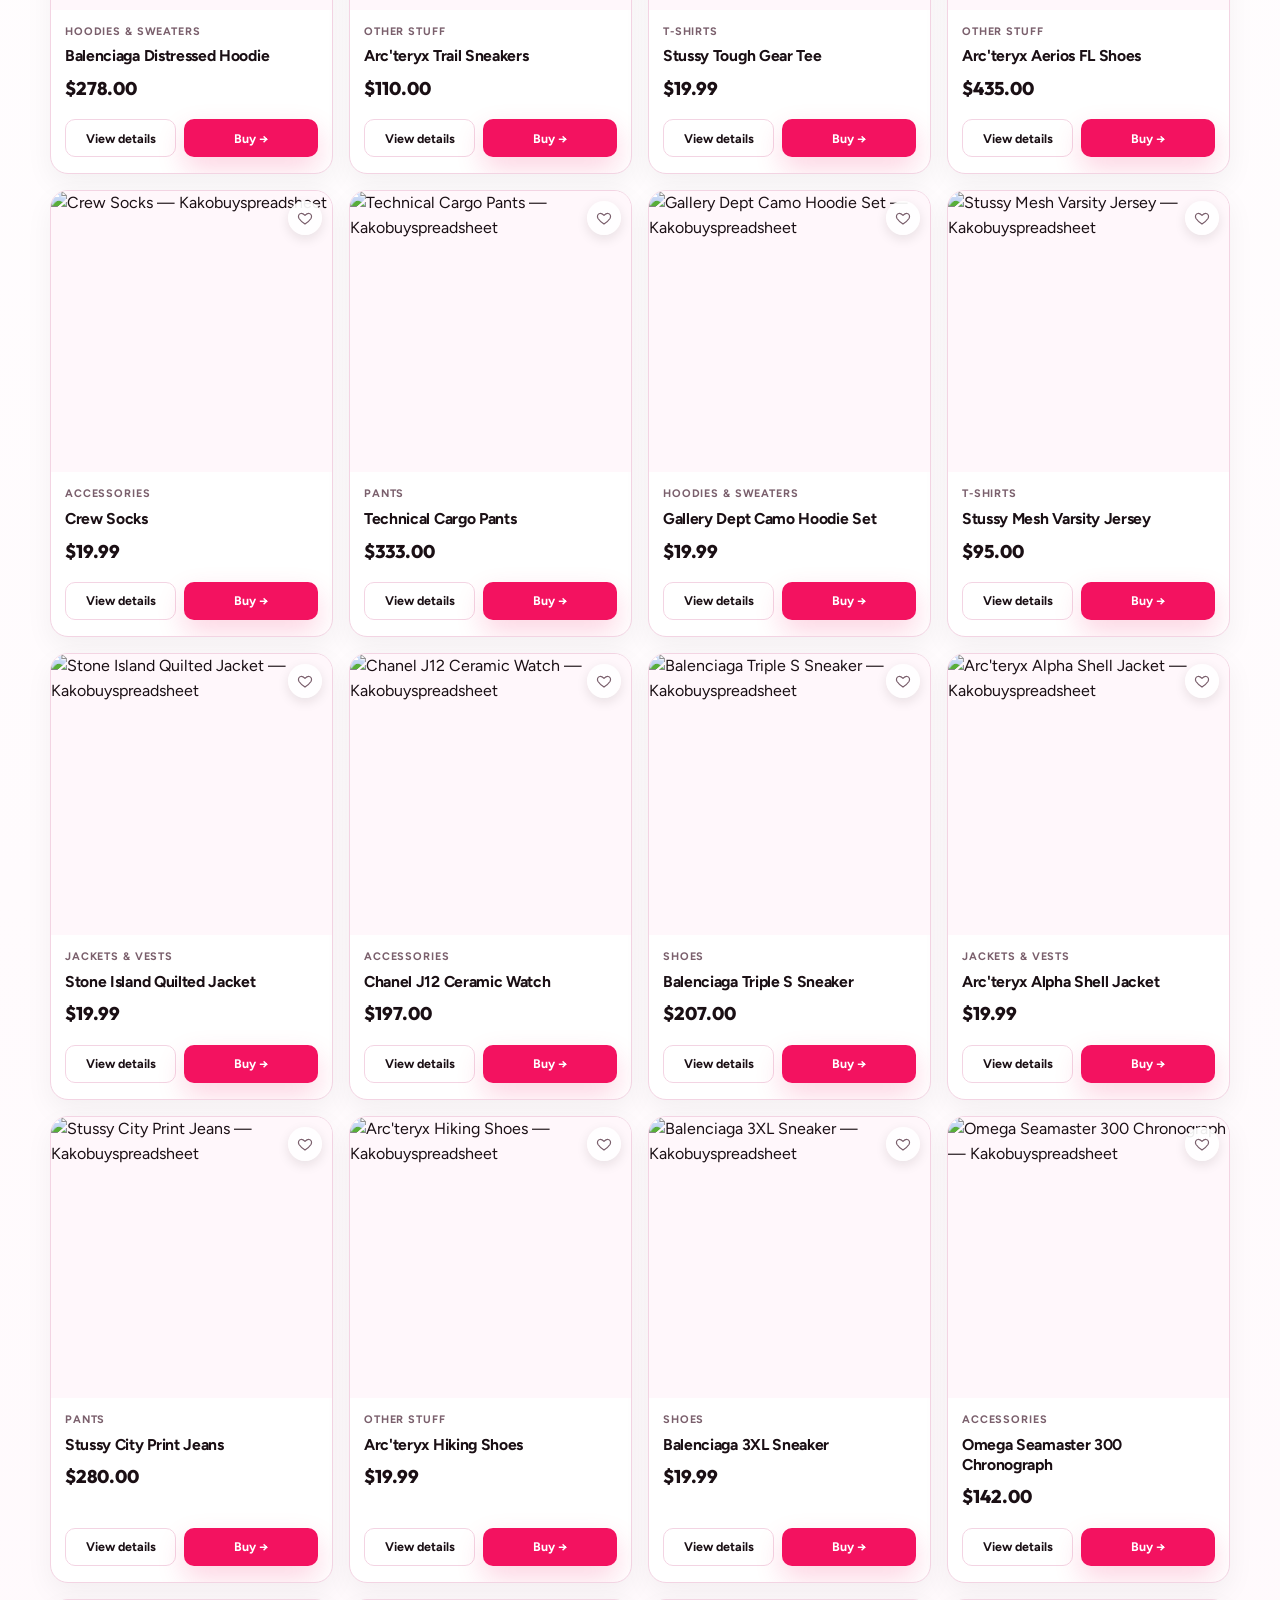
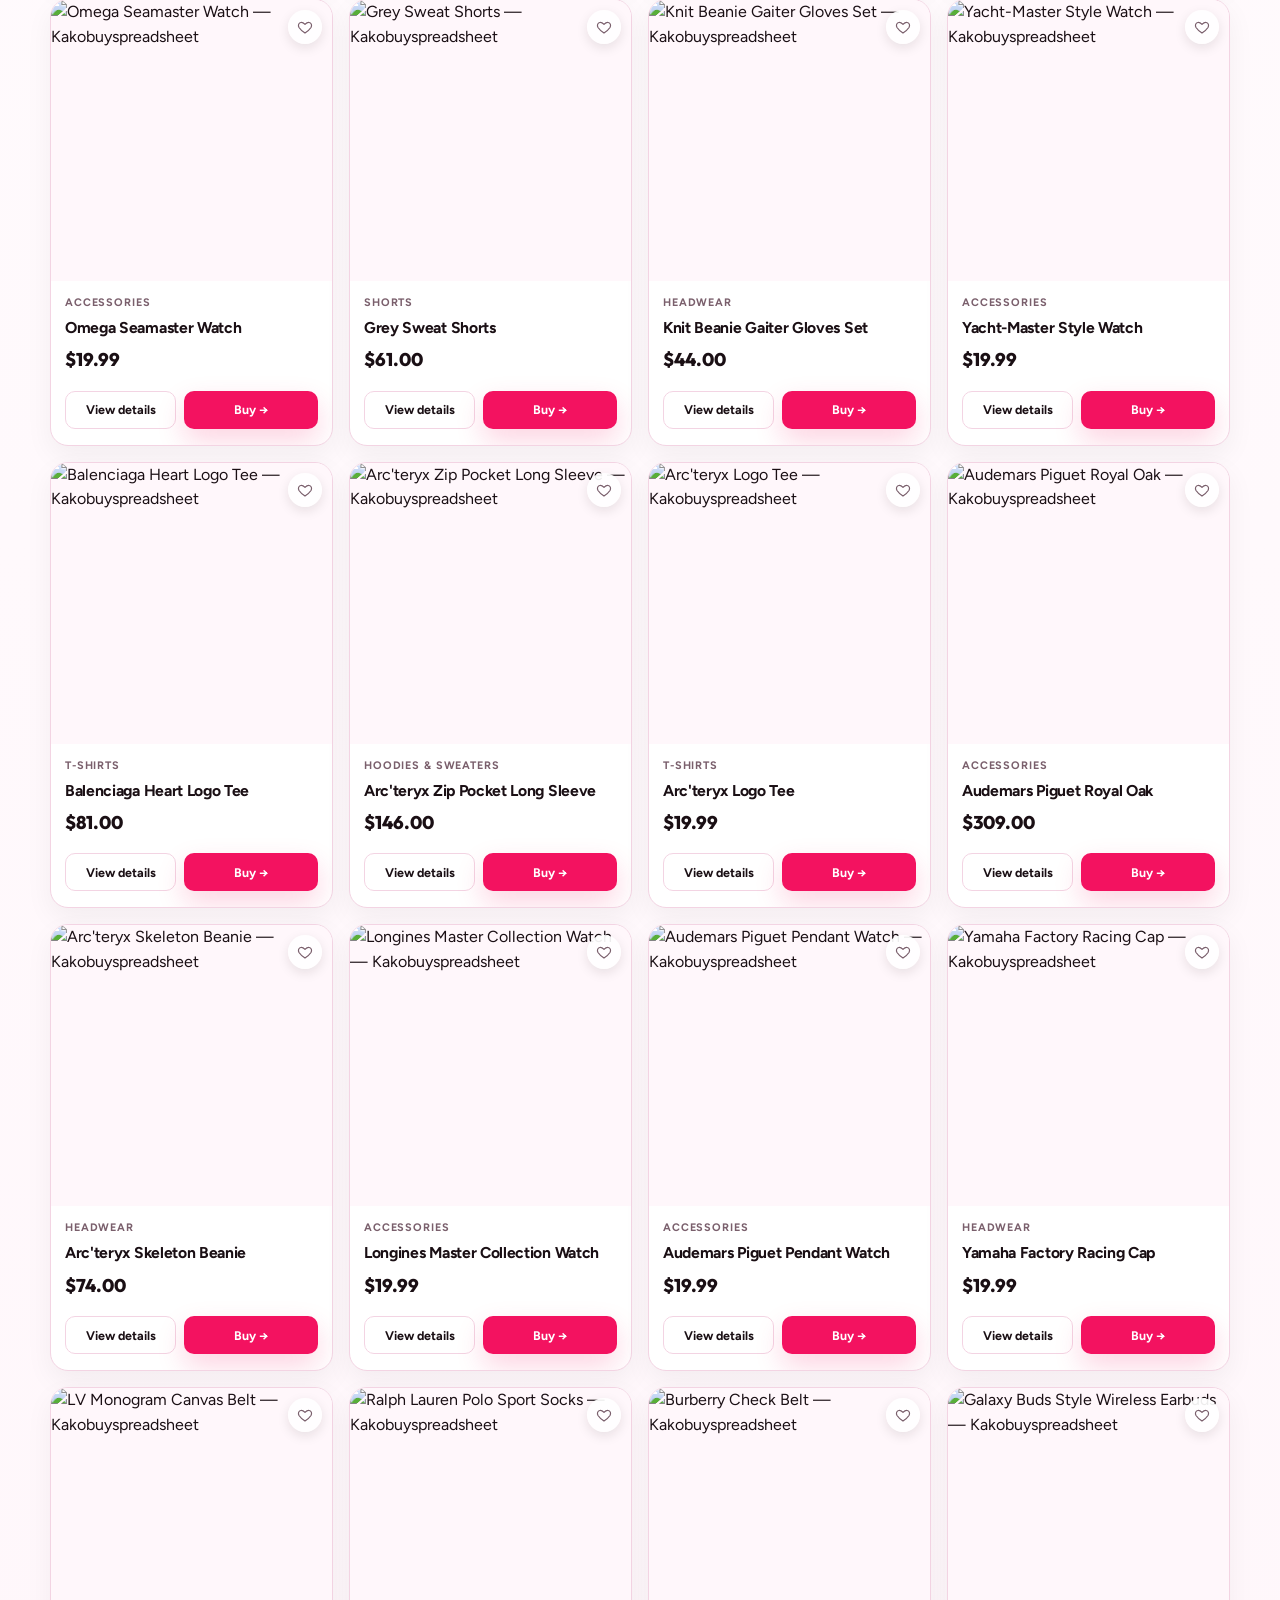
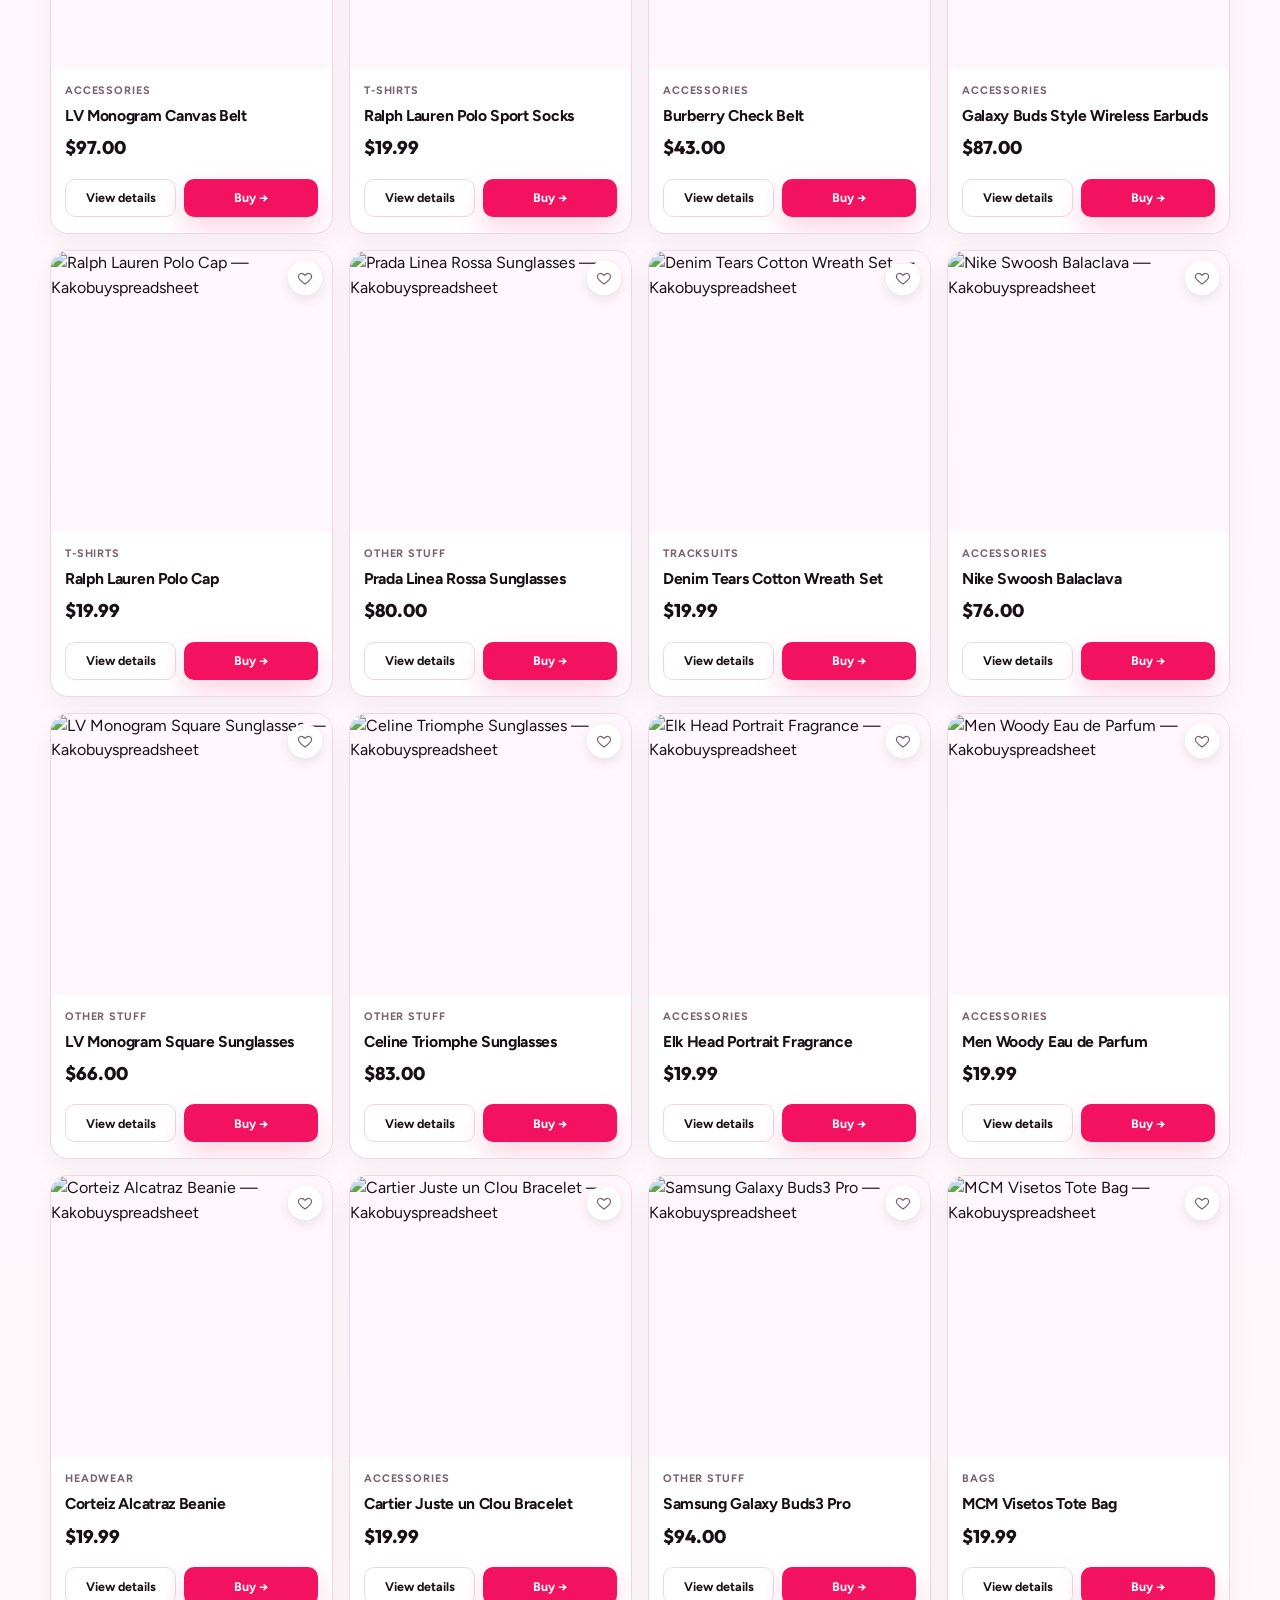
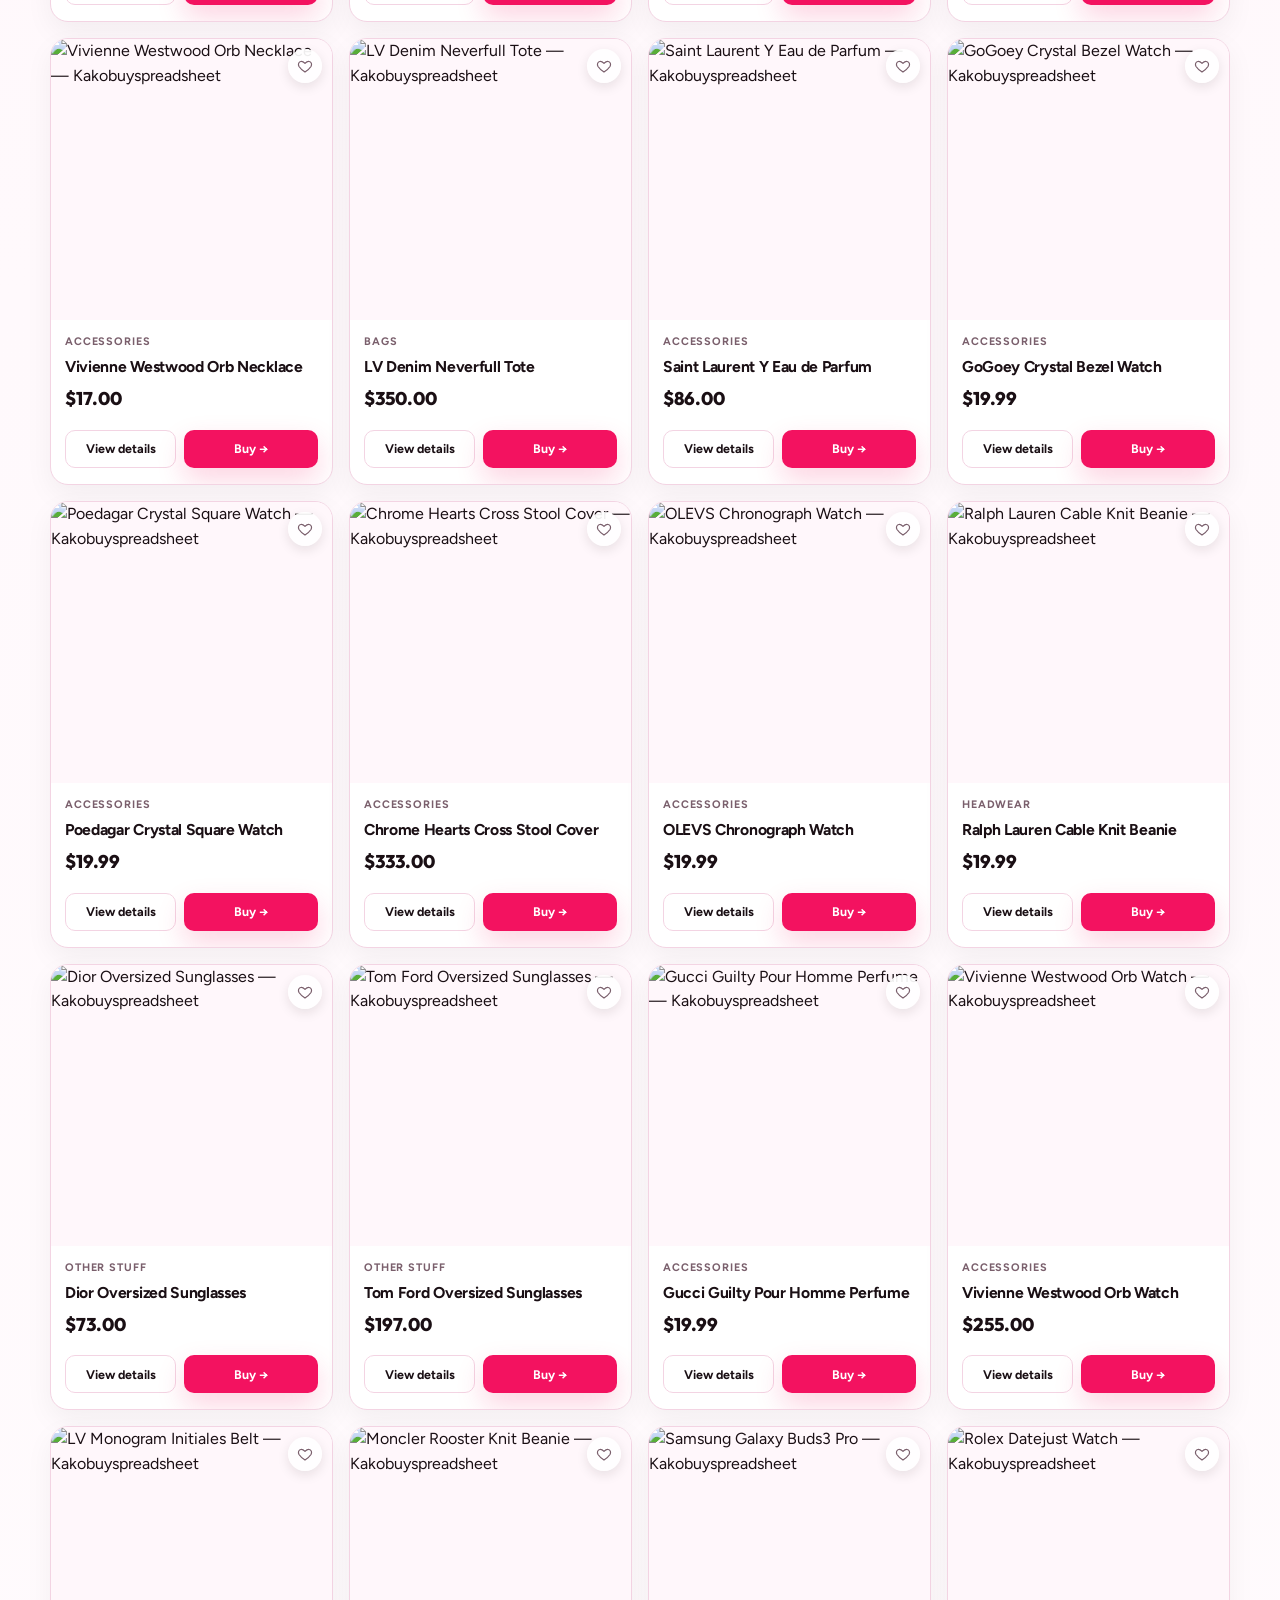
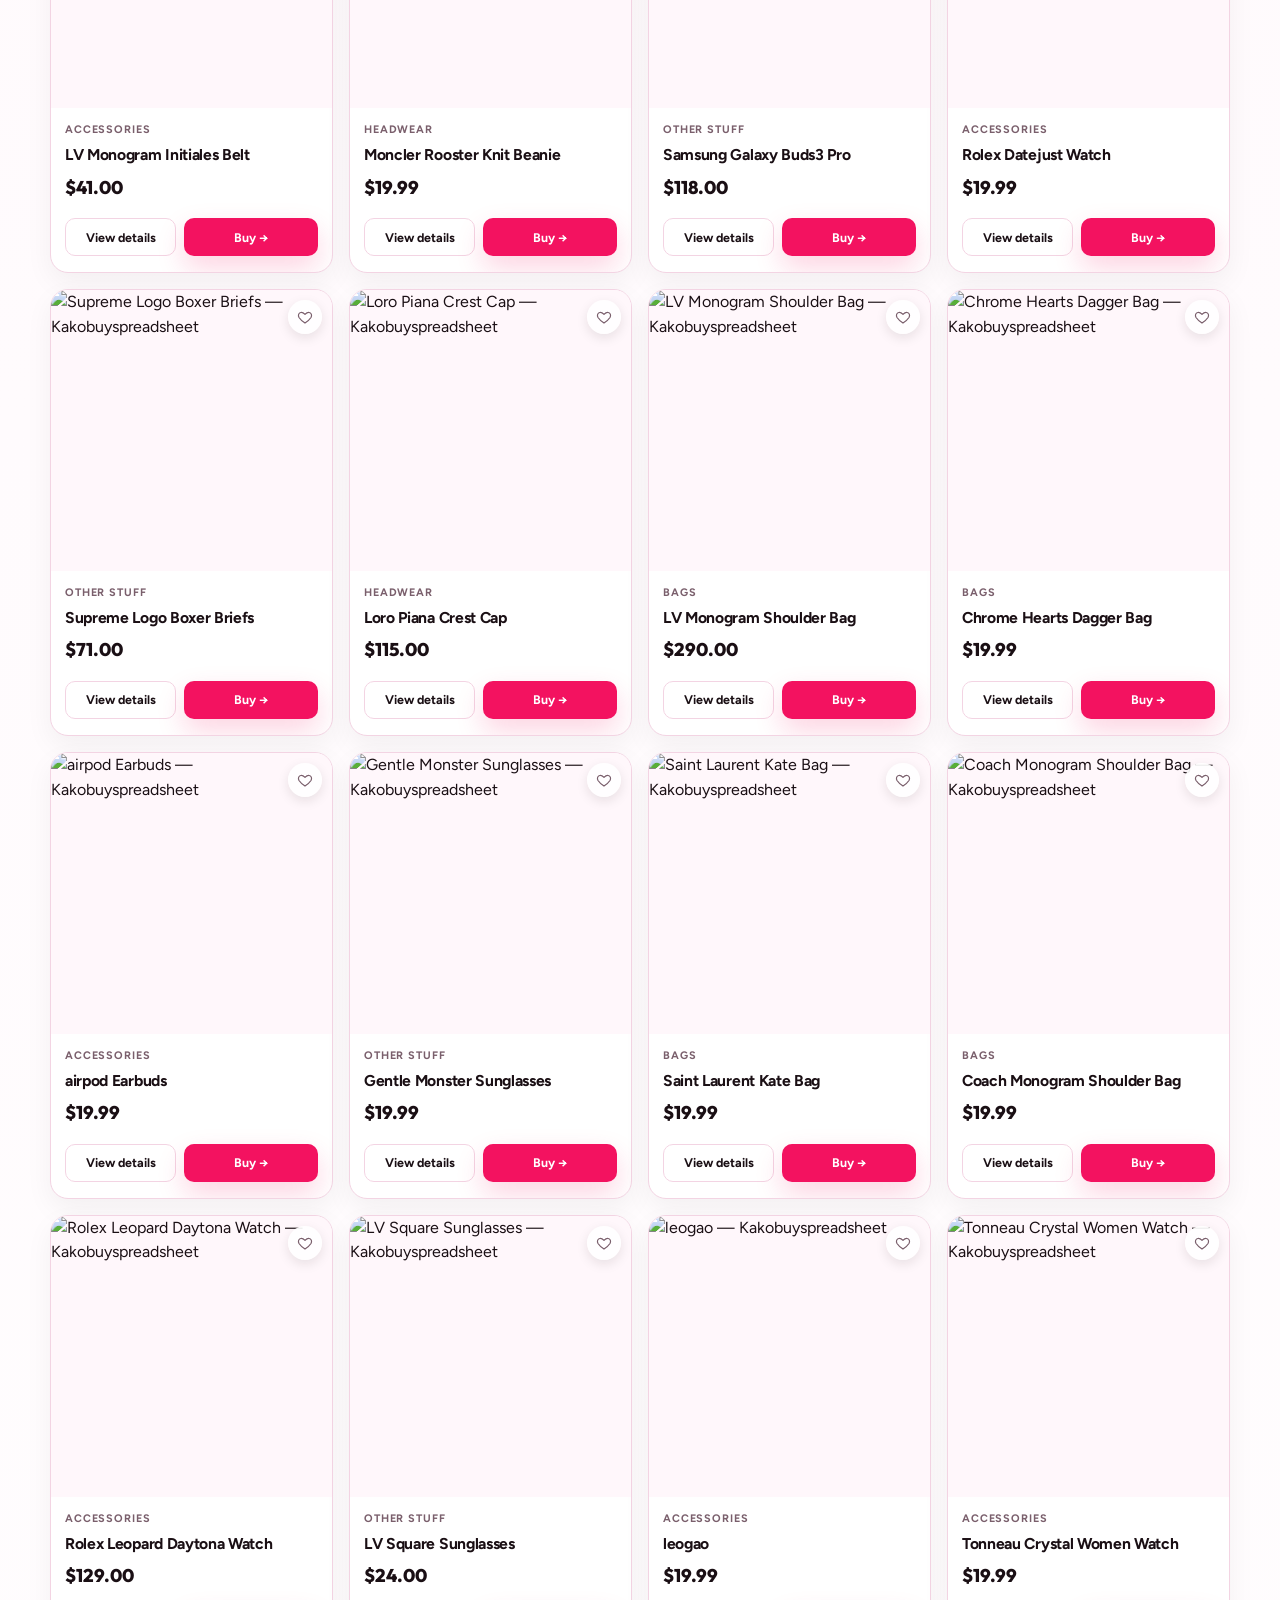
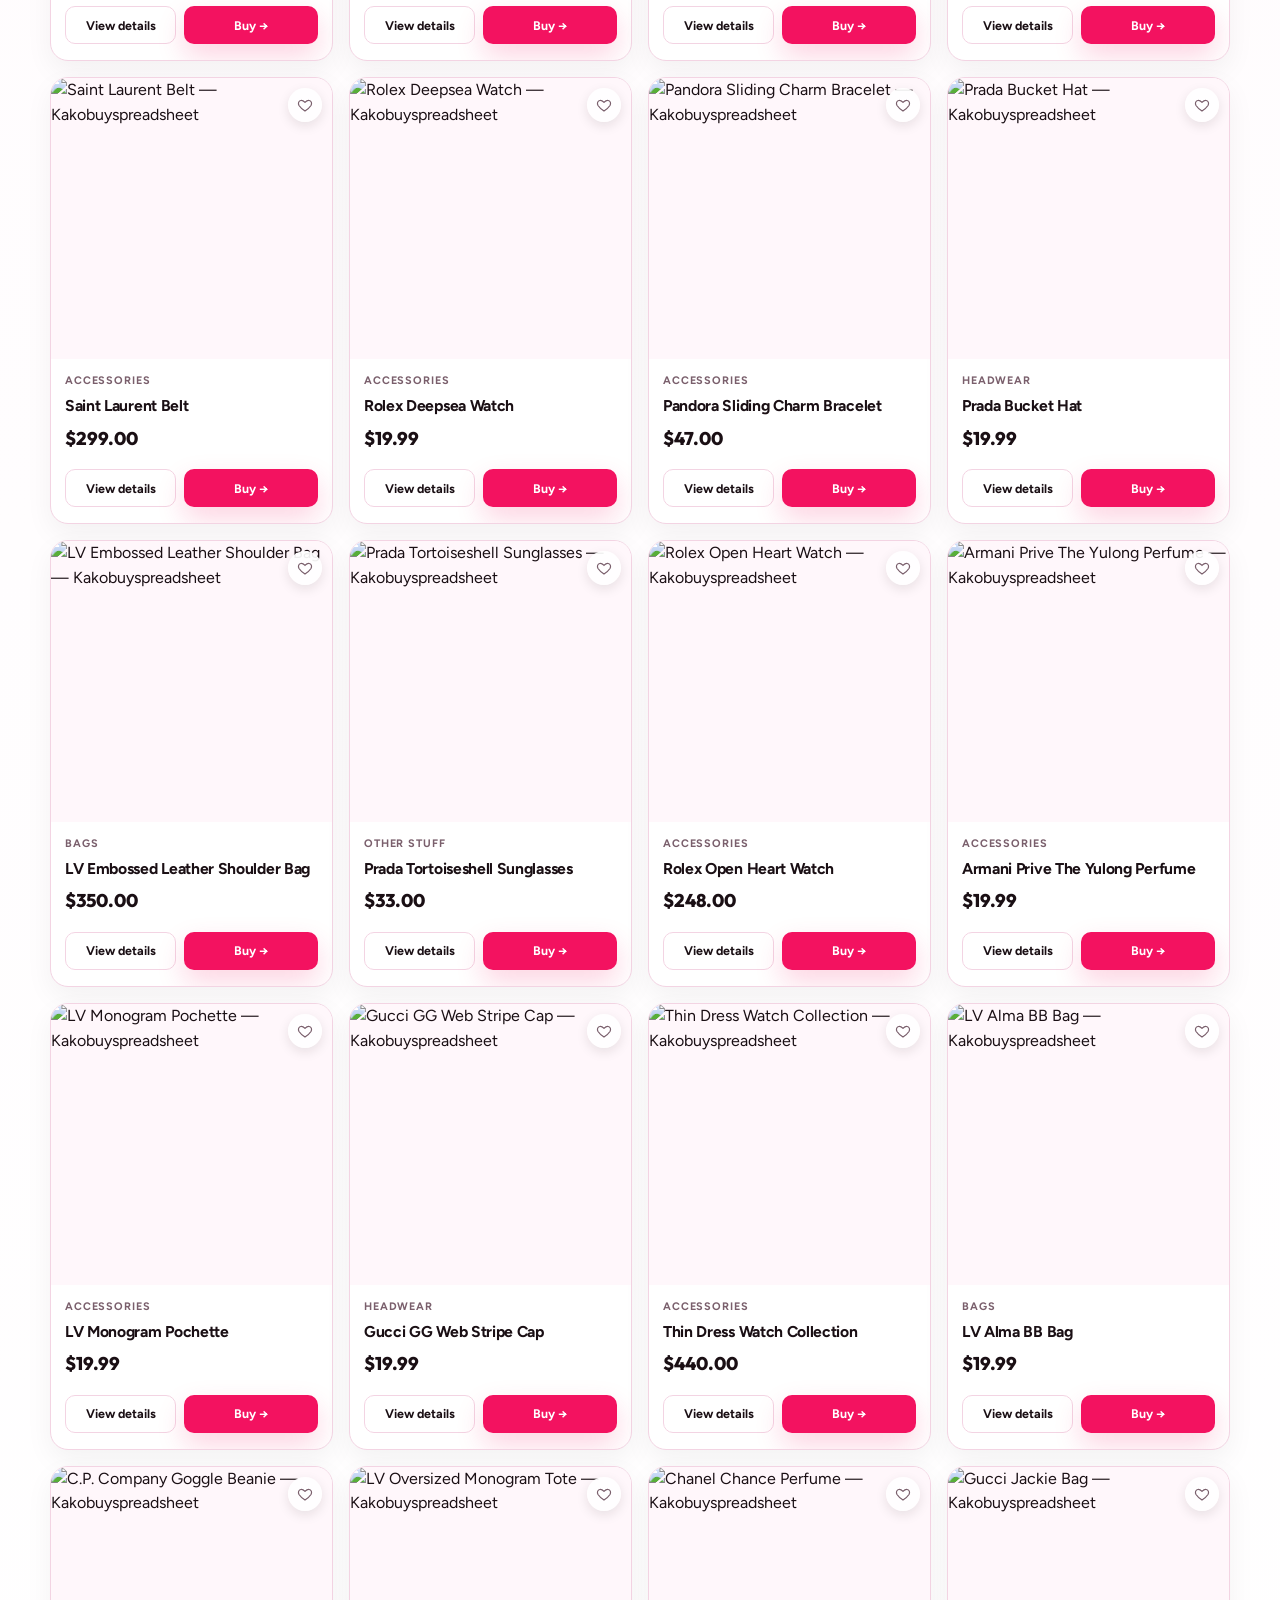
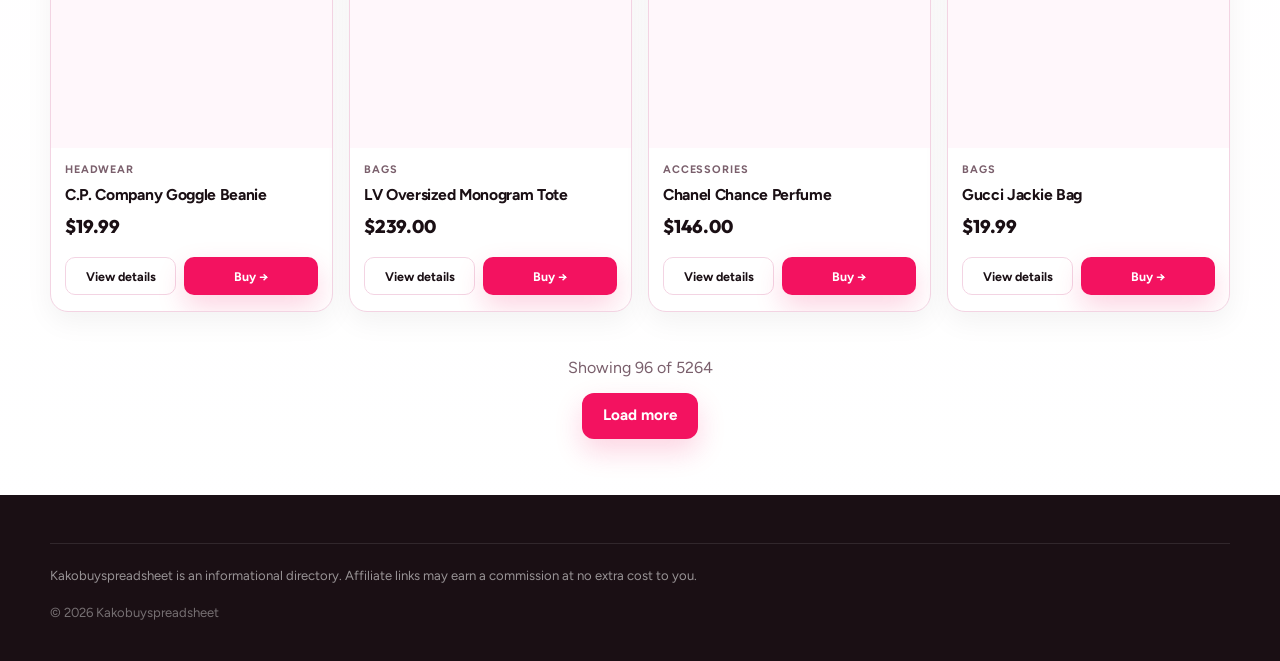
==== commit 7f06fca6: "Add Firebase GA4 analytics (G-Z1NSQ50ZG9) to all pages. Co-authored-by: Cursor <cursoragent@cursor.c" ====
--- a/finds/index.html
+++ b/finds/index.html
@@ -104,6 +104,7 @@
     window.SITE_BASE = new URL("../", location.href).pathname;
     if (!window.SITE_BASE.endsWith("/")) window.SITE_BASE += "/";
   </script>
+  <script src="../js/analytics.js"></script>
   <script src="../js/products.js"></script>
   <script src="../js/main.js"></script>
 </body>
